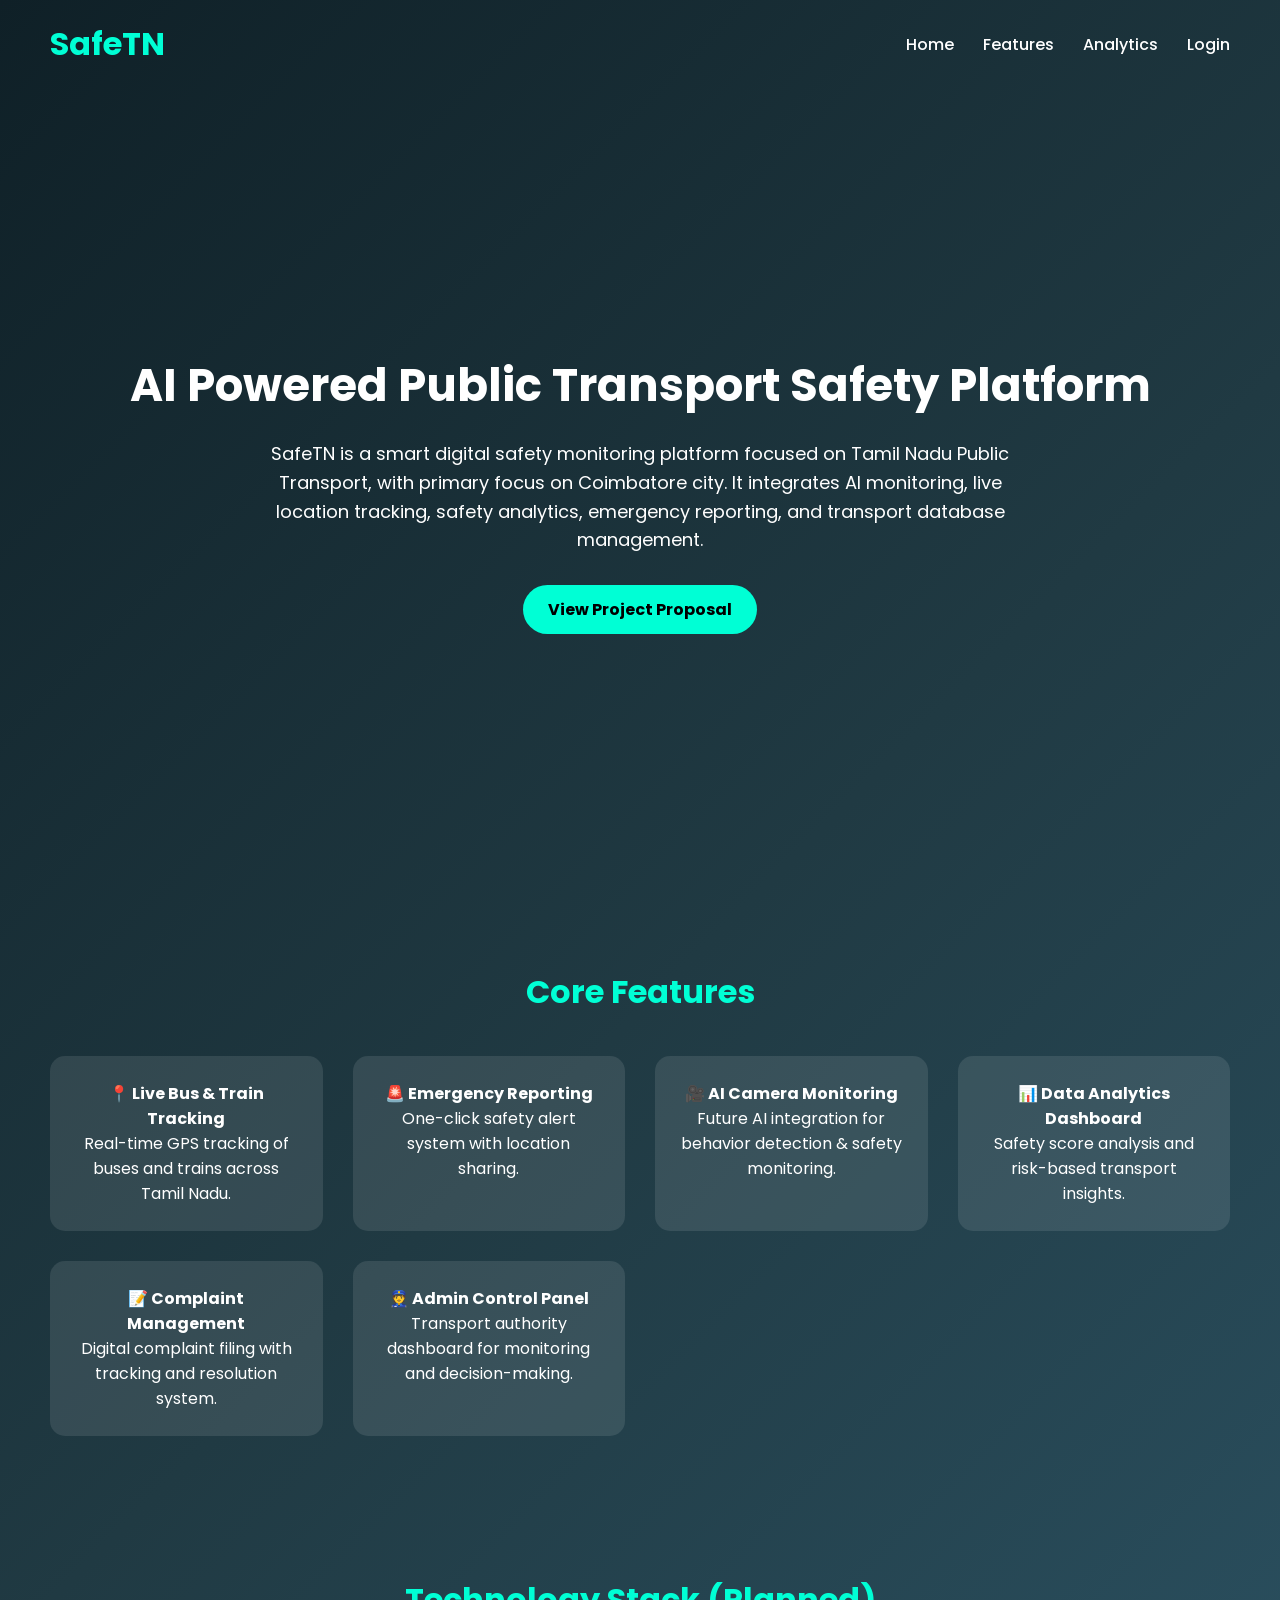
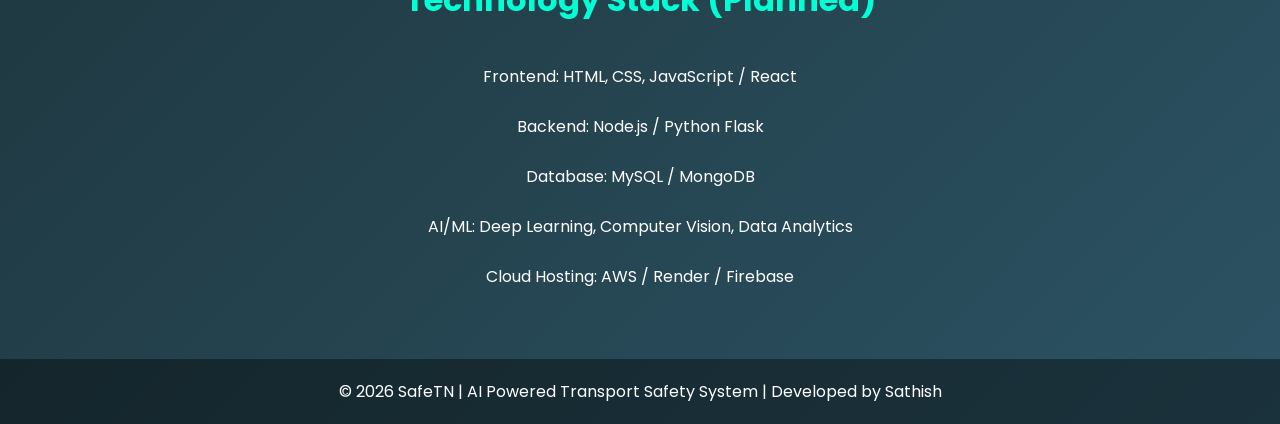
==== index.html @ 8e01ac68 "Initial commit" ====
<!DOCTYPE html>
<html lang="en">
<head>
    <meta charset="UTF-8">
    <title>SafeTN - AI Public Transport Safety</title>
    <meta name="viewport" content="width=device-width, initial-scale=1.0">

    <link href="https://fonts.googleapis.com/css2?family=Poppins:wght@300;500;700&display=swap" rel="stylesheet">

    <style>
        * {
            margin: 0;
            padding: 0;
            box-sizing: border-box;
            font-family: 'Poppins', sans-serif;
        }

        body {
            background: linear-gradient(135deg, #0f2027, #203a43, #2c5364);
            color: white;
        }

        header {
            padding: 20px 50px;
            display: flex;
            justify-content: space-between;
            align-items: center;
        }

        header h1 {
            color: #00ffd5;
        }

        nav a {
            color: white;
            margin-left: 25px;
            text-decoration: none;
            font-weight: 500;
        }

        nav a:hover {
            color: #00ffd5;
        }

        .hero {
            height: 90vh;
            display: flex;
            flex-direction: column;
            justify-content: center;
            align-items: center;
            text-align: center;
            padding: 20px;
        }

        .hero h2 {
            font-size: 45px;
            margin-bottom: 20px;
        }

        .hero p {
            font-size: 18px;
            max-width: 800px;
            line-height: 1.6;
            margin-bottom: 30px;
        }

        .btn {
            padding: 12px 25px;
            background: #00ffd5;
            color: black;
            border-radius: 30px;
            text-decoration: none;
            font-weight: bold;
        }

        .section {
            padding: 70px 50px;
            text-align: center;
        }

        .section h3 {
            margin-bottom: 40px;
            font-size: 32px;
            color: #00ffd5;
        }

        .features {
            display: grid;
            grid-template-columns: repeat(auto-fit, minmax(250px, 1fr));
            gap: 30px;
        }

        .card {
            background: rgba(255,255,255,0.1);
            padding: 25px;
            border-radius: 15px;
            transition: 0.3s;
        }

        .card:hover {
            transform: scale(1.05);
            background: rgba(0,255,213,0.2);
        }

        footer {
            text-align: center;
            padding: 20px;
            background: rgba(0,0,0,0.4);
        }
    </style>
</head>
<body>

<header>
    <h1>SafeTN</h1>
    <nav>
        <a href="#">Home</a>
        <a href="#">Features</a>
        <a href="#">Analytics</a>
        <a href="#">Login</a>
    </nav>
</header>

<section class="hero">
    <h2>AI Powered Public Transport Safety Platform</h2>
    <p>
        SafeTN is a smart digital safety monitoring platform focused on Tamil Nadu Public Transport,
        with primary focus on Coimbatore city. It integrates AI monitoring, live location tracking,
        safety analytics, emergency reporting, and transport database management.
    </p>
    <a href="#" class="btn">View Project Proposal</a>
</section>

<section class="section">
    <h3>Core Features</h3>
    <div class="features">

        <div class="card">
            <h4>📍 Live Bus & Train Tracking</h4>
            <p>Real-time GPS tracking of buses and trains across Tamil Nadu.</p>
        </div>

        <div class="card">
            <h4>🚨 Emergency Reporting</h4>
            <p>One-click safety alert system with location sharing.</p>
        </div>

        <div class="card">
            <h4>🎥 AI Camera Monitoring</h4>
            <p>Future AI integration for behavior detection & safety monitoring.</p>
        </div>

        <div class="card">
            <h4>📊 Data Analytics Dashboard</h4>
            <p>Safety score analysis and risk-based transport insights.</p>
        </div>

        <div class="card">
            <h4>📝 Complaint Management</h4>
            <p>Digital complaint filing with tracking and resolution system.</p>
        </div>

        <div class="card">
            <h4>👮 Admin Control Panel</h4>
            <p>Transport authority dashboard for monitoring and decision-making.</p>
        </div>

    </div>
</section>

<section class="section">
    <h3>Technology Stack (Planned)</h3>
    <p>
        Frontend: HTML, CSS, JavaScript / React <br><br>
        Backend: Node.js / Python Flask <br><br>
        Database: MySQL / MongoDB <br><br>
        AI/ML: Deep Learning, Computer Vision, Data Analytics <br><br>
        Cloud Hosting: AWS / Render / Firebase
    </p>
</section>

<footer>
    © 2026 SafeTN | AI Powered Transport Safety System | Developed by Sathish
</footer>

</body>
</html>
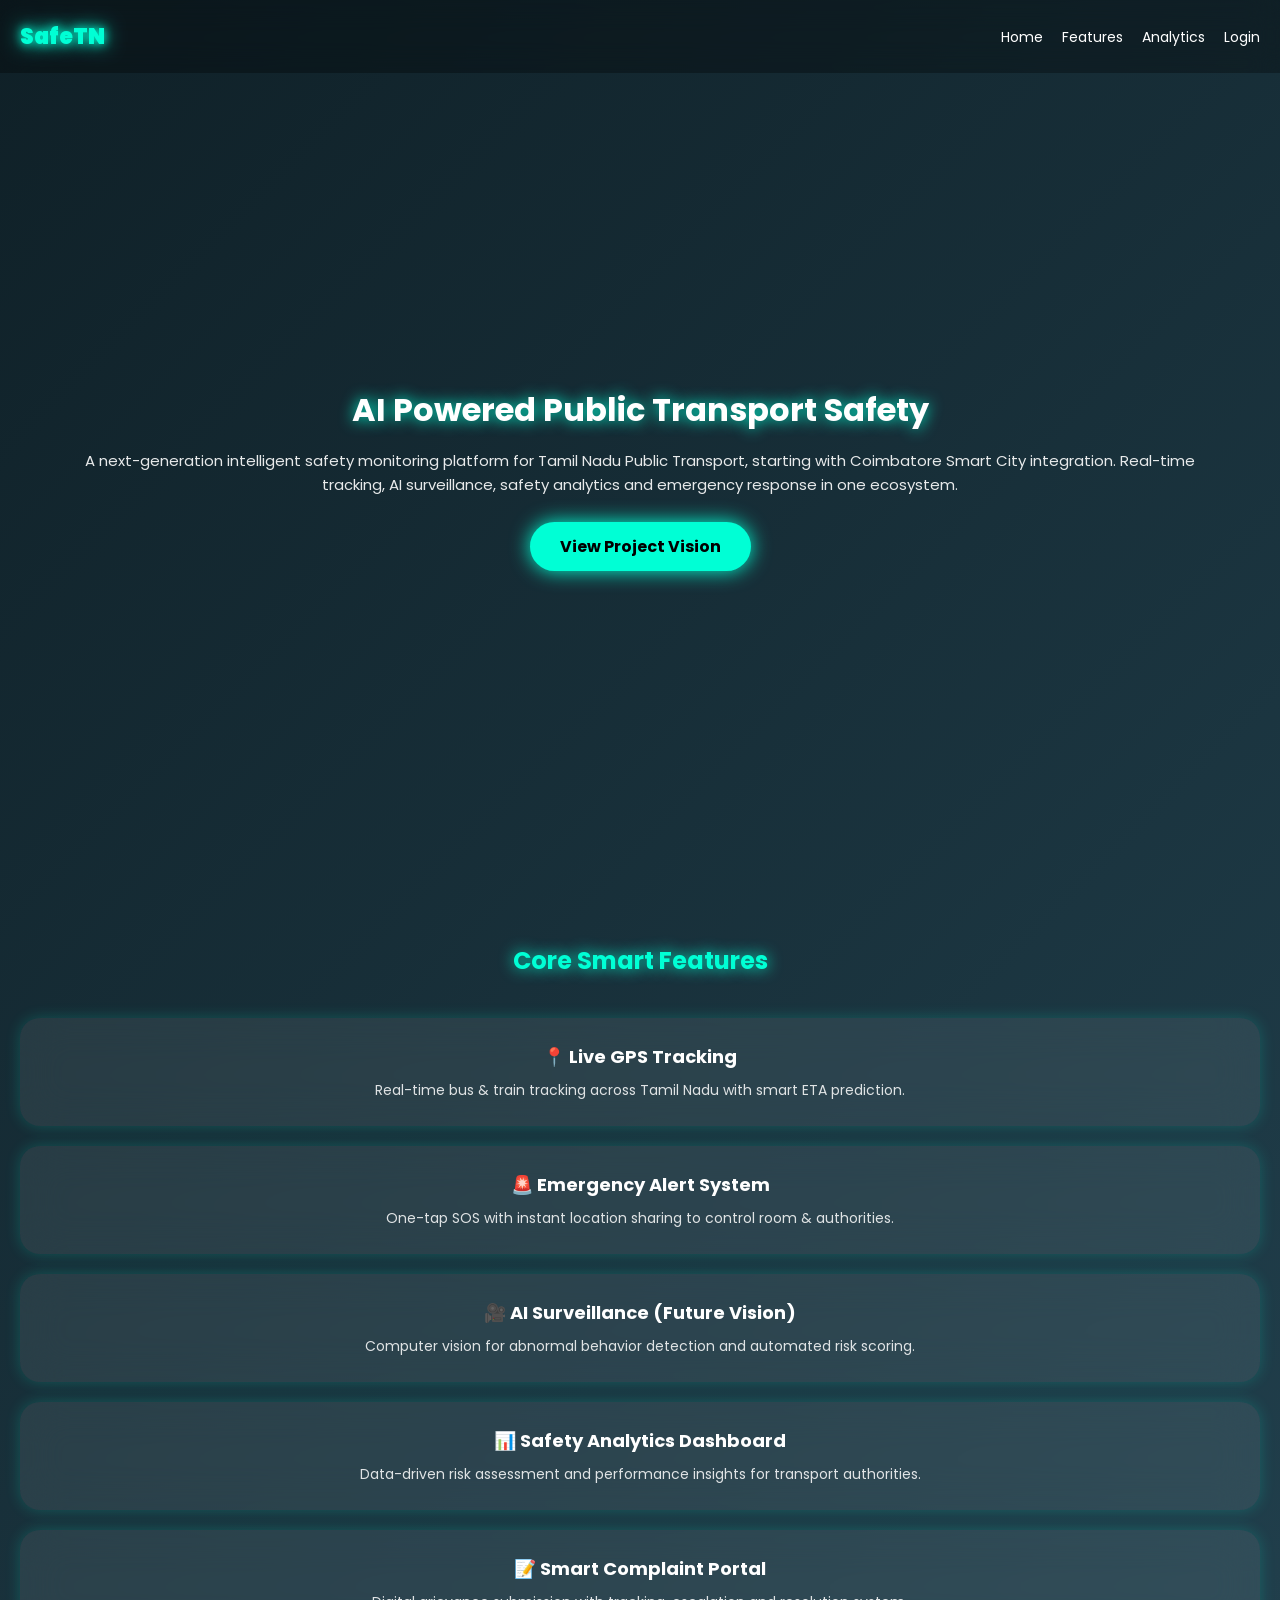
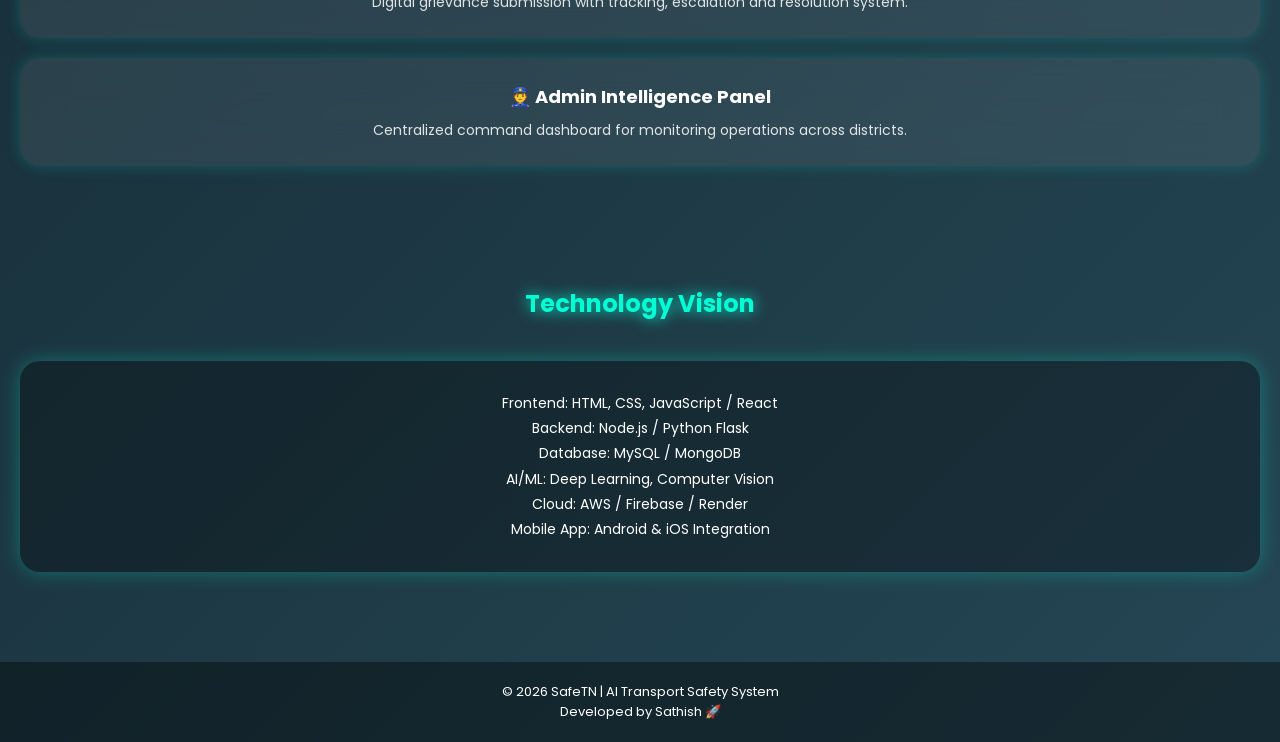
==== commit 38b1fe85: "Update index.html" ====
--- a/index.html
+++ b/index.html
@@ -1,186 +1,264 @@
 <!DOCTYPE html>
 <html lang="en">
 <head>
-    <meta charset="UTF-8">
-    <title>SafeTN - AI Public Transport Safety</title>
-    <meta name="viewport" content="width=device-width, initial-scale=1.0">
-
-    <link href="https://fonts.googleapis.com/css2?family=Poppins:wght@300;500;700&display=swap" rel="stylesheet">
-
-    <style>
-        * {
-            margin: 0;
-            padding: 0;
-            box-sizing: border-box;
-            font-family: 'Poppins', sans-serif;
-        }
-
-        body {
-            background: linear-gradient(135deg, #0f2027, #203a43, #2c5364);
-            color: white;
-        }
-
-        header {
-            padding: 20px 50px;
-            display: flex;
-            justify-content: space-between;
-            align-items: center;
-        }
-
-        header h1 {
-            color: #00ffd5;
-        }
-
-        nav a {
-            color: white;
-            margin-left: 25px;
-            text-decoration: none;
-            font-weight: 500;
-        }
-
-        nav a:hover {
-            color: #00ffd5;
-        }
-
-        .hero {
-            height: 90vh;
-            display: flex;
-            flex-direction: column;
-            justify-content: center;
-            align-items: center;
-            text-align: center;
-            padding: 20px;
-        }
-
-        .hero h2 {
-            font-size: 45px;
-            margin-bottom: 20px;
-        }
-
-        .hero p {
-            font-size: 18px;
-            max-width: 800px;
-            line-height: 1.6;
-            margin-bottom: 30px;
-        }
-
-        .btn {
-            padding: 12px 25px;
-            background: #00ffd5;
-            color: black;
-            border-radius: 30px;
-            text-decoration: none;
-            font-weight: bold;
-        }
-
-        .section {
-            padding: 70px 50px;
-            text-align: center;
-        }
-
-        .section h3 {
-            margin-bottom: 40px;
-            font-size: 32px;
-            color: #00ffd5;
-        }
-
-        .features {
-            display: grid;
-            grid-template-columns: repeat(auto-fit, minmax(250px, 1fr));
-            gap: 30px;
-        }
-
-        .card {
-            background: rgba(255,255,255,0.1);
-            padding: 25px;
-            border-radius: 15px;
-            transition: 0.3s;
-        }
-
-        .card:hover {
-            transform: scale(1.05);
-            background: rgba(0,255,213,0.2);
-        }
-
-        footer {
-            text-align: center;
-            padding: 20px;
-            background: rgba(0,0,0,0.4);
-        }
-    </style>
+<meta charset="UTF-8">
+<title>SafeTN - AI Transport Safety</title>
+<meta name="viewport" content="width=device-width, initial-scale=1.0">
+
+<link href="https://fonts.googleapis.com/css2?family=Poppins:wght@300;500;700;900&display=swap" rel="stylesheet">
+
+<style>
+
+*{
+margin:0;
+padding:0;
+box-sizing:border-box;
+font-family:'Poppins',sans-serif;
+}
+
+body{
+background: linear-gradient(-45deg,#0f2027,#203a43,#2c5364,#0f2027);
+background-size:400% 400%;
+animation: gradientBG 10s ease infinite;
+color:white;
+overflow-x:hidden;
+}
+
+@keyframes gradientBG{
+0%{background-position:0% 50%;}
+50%{background-position:100% 50%;}
+100%{background-position:0% 50%;}
+}
+
+/* HEADER */
+
+header{
+display:flex;
+justify-content:space-between;
+align-items:center;
+padding:20px;
+position:sticky;
+top:0;
+backdrop-filter:blur(15px);
+background:rgba(0,0,0,0.3);
+}
+
+.logo{
+font-size:22px;
+font-weight:900;
+color:#00ffd5;
+text-shadow:0 0 10px #00ffd5,0 0 20px #00ffd5;
+}
+
+nav a{
+text-decoration:none;
+color:white;
+margin-left:15px;
+font-size:14px;
+transition:0.3s;
+}
+
+nav a:hover{
+color:#00ffd5;
+text-shadow:0 0 10px #00ffd5;
+}
+
+/* HERO */
+
+.hero{
+height:90vh;
+display:flex;
+flex-direction:column;
+justify-content:center;
+align-items:center;
+text-align:center;
+padding:20px;
+animation:fadeIn 1.5s ease-in-out;
+}
+
+.hero h1{
+font-size:32px;
+margin-bottom:15px;
+text-shadow:0 0 15px #00ffd5;
+}
+
+.hero p{
+font-size:15px;
+max-width:90%;
+line-height:1.6;
+opacity:0.9;
+margin-bottom:25px;
+}
+
+.btn{
+padding:12px 30px;
+border-radius:50px;
+background:#00ffd5;
+color:black;
+font-weight:bold;
+text-decoration:none;
+transition:0.3s;
+box-shadow:0 0 20px #00ffd5;
+}
+
+.btn:hover{
+transform:scale(1.1);
+box-shadow:0 0 40px #00ffd5;
+}
+
+/* SECTION */
+
+.section{
+padding:60px 20px;
+text-align:center;
+}
+
+.section h2{
+font-size:24px;
+margin-bottom:40px;
+color:#00ffd5;
+text-shadow:0 0 15px #00ffd5;
+}
+
+/* FEATURES */
+
+.features{
+display:grid;
+grid-template-columns:1fr;
+gap:20px;
+}
+
+.card{
+background:rgba(255,255,255,0.08);
+padding:25px;
+border-radius:20px;
+backdrop-filter:blur(20px);
+transition:0.4s;
+box-shadow:0 0 15px rgba(0,255,213,0.2);
+}
+
+.card:hover{
+transform:translateY(-10px);
+box-shadow:0 0 25px #00ffd5;
+background:rgba(0,255,213,0.15);
+}
+
+.card h3{
+margin-bottom:10px;
+font-size:18px;
+}
+
+.card p{
+font-size:14px;
+opacity:0.85;
+}
+
+/* TECH STACK */
+
+.tech{
+background:rgba(0,0,0,0.3);
+padding:30px;
+border-radius:20px;
+box-shadow:0 0 20px rgba(0,255,213,0.3);
+line-height:1.8;
+font-size:14px;
+}
+
+/* FOOTER */
+
+footer{
+text-align:center;
+padding:20px;
+font-size:13px;
+background:rgba(0,0,0,0.4);
+margin-top:30px;
+}
+
+/* ANIMATION */
+
+@keyframes fadeIn{
+from{opacity:0;transform:translateY(20px);}
+to{opacity:1;transform:translateY(0);}
+}
+
+</style>
 </head>
+
 <body>
 
 <header>
-    <h1>SafeTN</h1>
-    <nav>
-        <a href="#">Home</a>
-        <a href="#">Features</a>
-        <a href="#">Analytics</a>
-        <a href="#">Login</a>
-    </nav>
+<div class="logo">SafeTN</div>
+<nav>
+<a href="#">Home</a>
+<a href="#">Features</a>
+<a href="#">Analytics</a>
+<a href="#">Login</a>
+</nav>
 </header>
 
 <section class="hero">
-    <h2>AI Powered Public Transport Safety Platform</h2>
-    <p>
-        SafeTN is a smart digital safety monitoring platform focused on Tamil Nadu Public Transport,
-        with primary focus on Coimbatore city. It integrates AI monitoring, live location tracking,
-        safety analytics, emergency reporting, and transport database management.
-    </p>
-    <a href="#" class="btn">View Project Proposal</a>
+<h1>AI Powered Public Transport Safety</h1>
+<p>
+A next-generation intelligent safety monitoring platform for Tamil Nadu Public Transport,
+starting with Coimbatore Smart City integration.
+Real-time tracking, AI surveillance, safety analytics and emergency response in one ecosystem.
+</p>
+<a href="#" class="btn">View Project Vision</a>
 </section>
 
 <section class="section">
-    <h3>Core Features</h3>
-    <div class="features">
-
-        <div class="card">
-            <h4>📍 Live Bus & Train Tracking</h4>
-            <p>Real-time GPS tracking of buses and trains across Tamil Nadu.</p>
-        </div>
-
-        <div class="card">
-            <h4>🚨 Emergency Reporting</h4>
-            <p>One-click safety alert system with location sharing.</p>
-        </div>
-
-        <div class="card">
-            <h4>🎥 AI Camera Monitoring</h4>
-            <p>Future AI integration for behavior detection & safety monitoring.</p>
-        </div>
-
-        <div class="card">
-            <h4>📊 Data Analytics Dashboard</h4>
-            <p>Safety score analysis and risk-based transport insights.</p>
-        </div>
-
-        <div class="card">
-            <h4>📝 Complaint Management</h4>
-            <p>Digital complaint filing with tracking and resolution system.</p>
-        </div>
-
-        <div class="card">
-            <h4>👮 Admin Control Panel</h4>
-            <p>Transport authority dashboard for monitoring and decision-making.</p>
-        </div>
-
-    </div>
+<h2>Core Smart Features</h2>
+
+<div class="features">
+
+<div class="card">
+<h3>📍 Live GPS Tracking</h3>
+<p>Real-time bus & train tracking across Tamil Nadu with smart ETA prediction.</p>
+</div>
+
+<div class="card">
+<h3>🚨 Emergency Alert System</h3>
+<p>One-tap SOS with instant location sharing to control room & authorities.</p>
+</div>
+
+<div class="card">
+<h3>🎥 AI Surveillance (Future Vision)</h3>
+<p>Computer vision for abnormal behavior detection and automated risk scoring.</p>
+</div>
+
+<div class="card">
+<h3>📊 Safety Analytics Dashboard</h3>
+<p>Data-driven risk assessment and performance insights for transport authorities.</p>
+</div>
+
+<div class="card">
+<h3>📝 Smart Complaint Portal</h3>
+<p>Digital grievance submission with tracking, escalation and resolution system.</p>
+</div>
+
+<div class="card">
+<h3>👮 Admin Intelligence Panel</h3>
+<p>Centralized command dashboard for monitoring operations across districts.</p>
+</div>
+
+</div>
 </section>
 
 <section class="section">
-    <h3>Technology Stack (Planned)</h3>
-    <p>
-        Frontend: HTML, CSS, JavaScript / React <br><br>
-        Backend: Node.js / Python Flask <br><br>
-        Database: MySQL / MongoDB <br><br>
-        AI/ML: Deep Learning, Computer Vision, Data Analytics <br><br>
-        Cloud Hosting: AWS / Render / Firebase
-    </p>
+<h2>Technology Vision</h2>
+<div class="tech">
+Frontend: HTML, CSS, JavaScript / React <br>
+Backend: Node.js / Python Flask <br>
+Database: MySQL / MongoDB <br>
+AI/ML: Deep Learning, Computer Vision <br>
+Cloud: AWS / Firebase / Render <br>
+Mobile App: Android & iOS Integration
+</div>
 </section>
 
 <footer>
-    © 2026 SafeTN | AI Powered Transport Safety System | Developed by Sathish
+© 2026 SafeTN | AI Transport Safety System <br>
+Developed by Sathish 🚀
 </footer>
 
 </body>
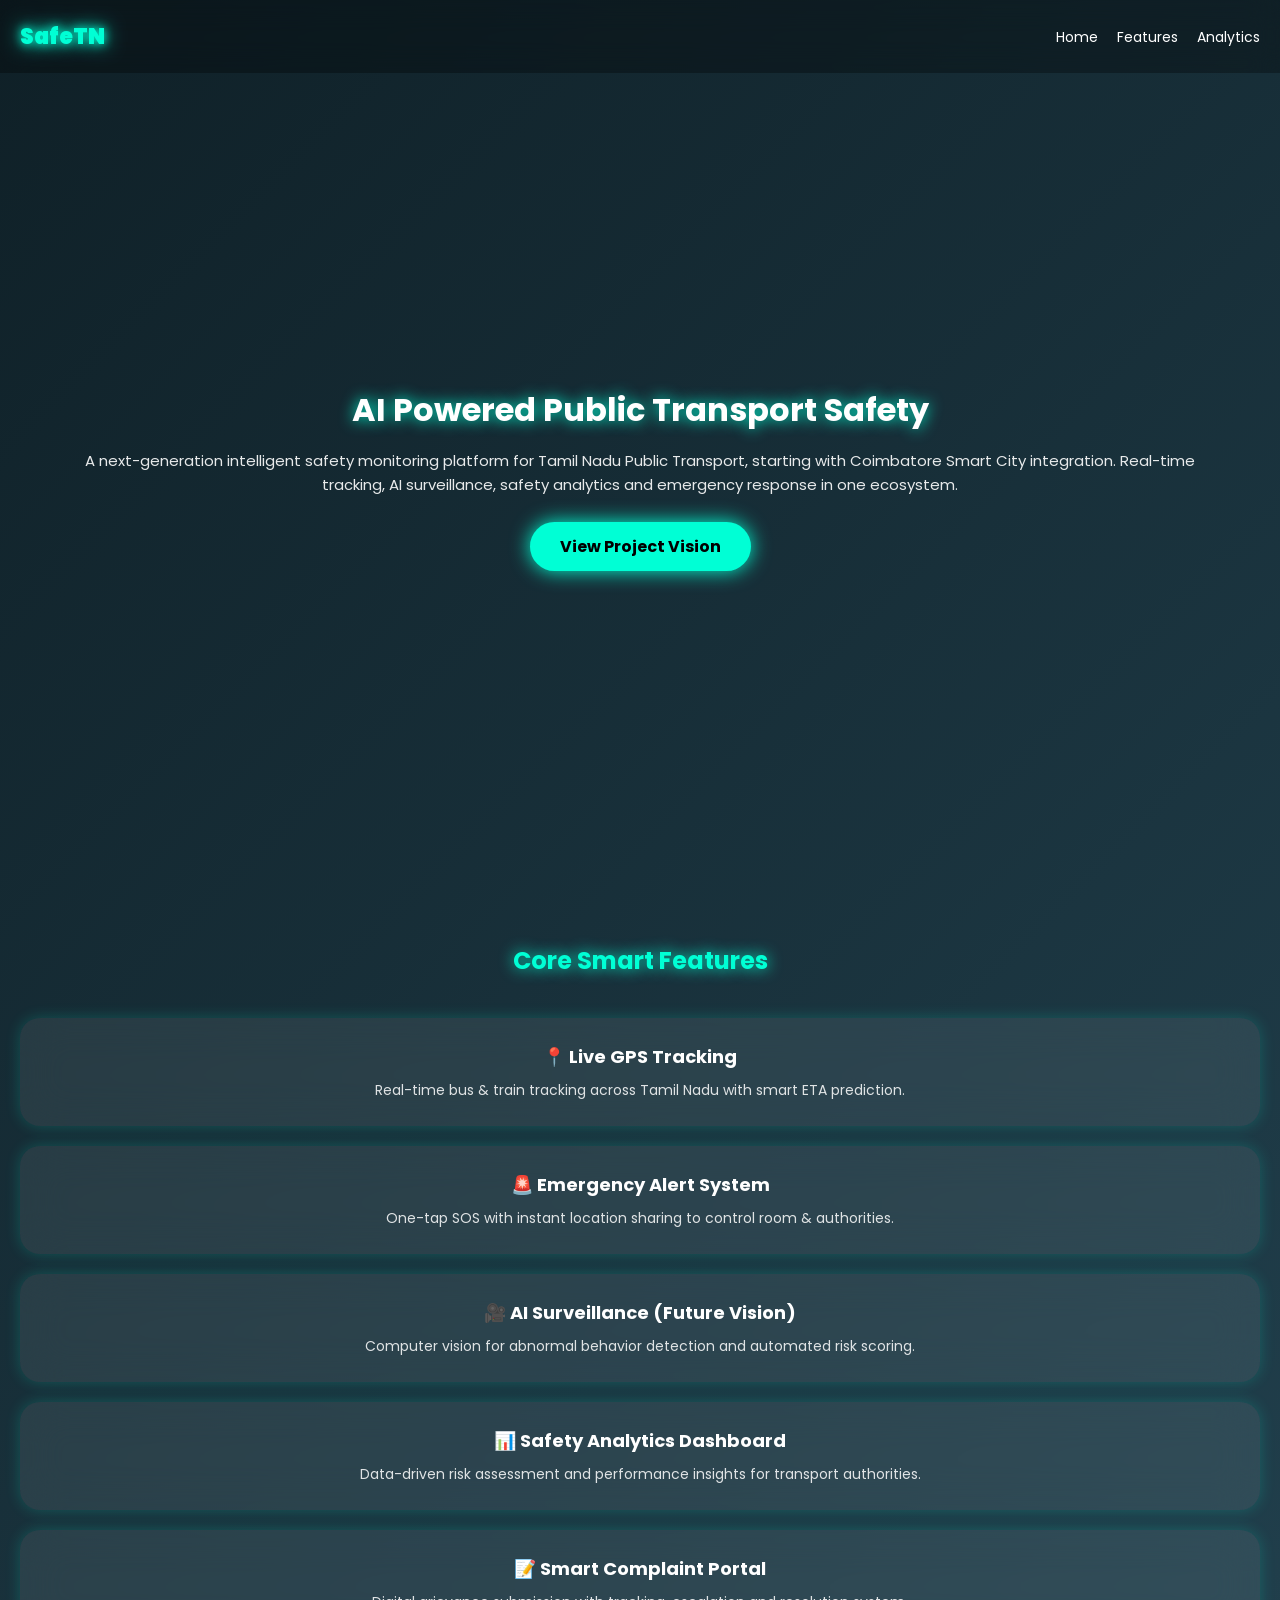
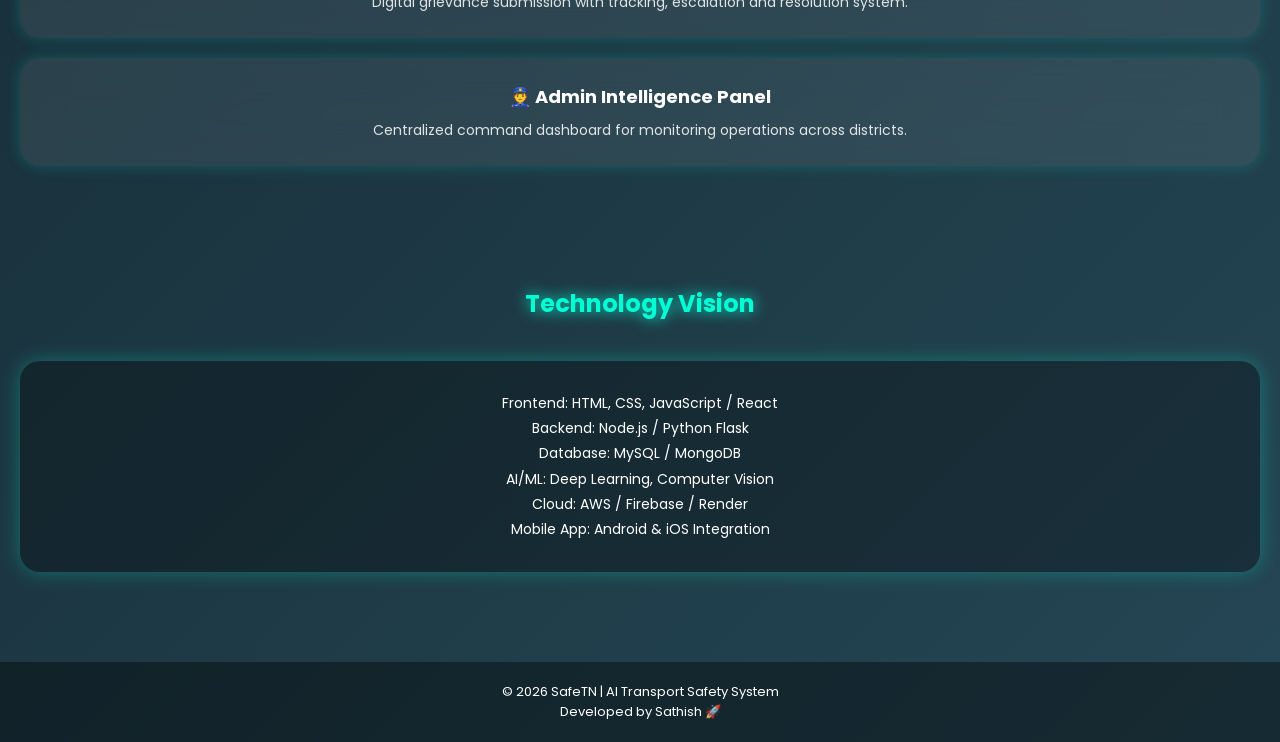
==== commit f916bbf8: "Update index.html" ====
--- a/index.html
+++ b/index.html
@@ -192,7 +192,6 @@
 <a href="#">Home</a>
 <a href="#">Features</a>
 <a href="#">Analytics</a>
-<a href="#">Login</a>
 </nav>
 </header>
 
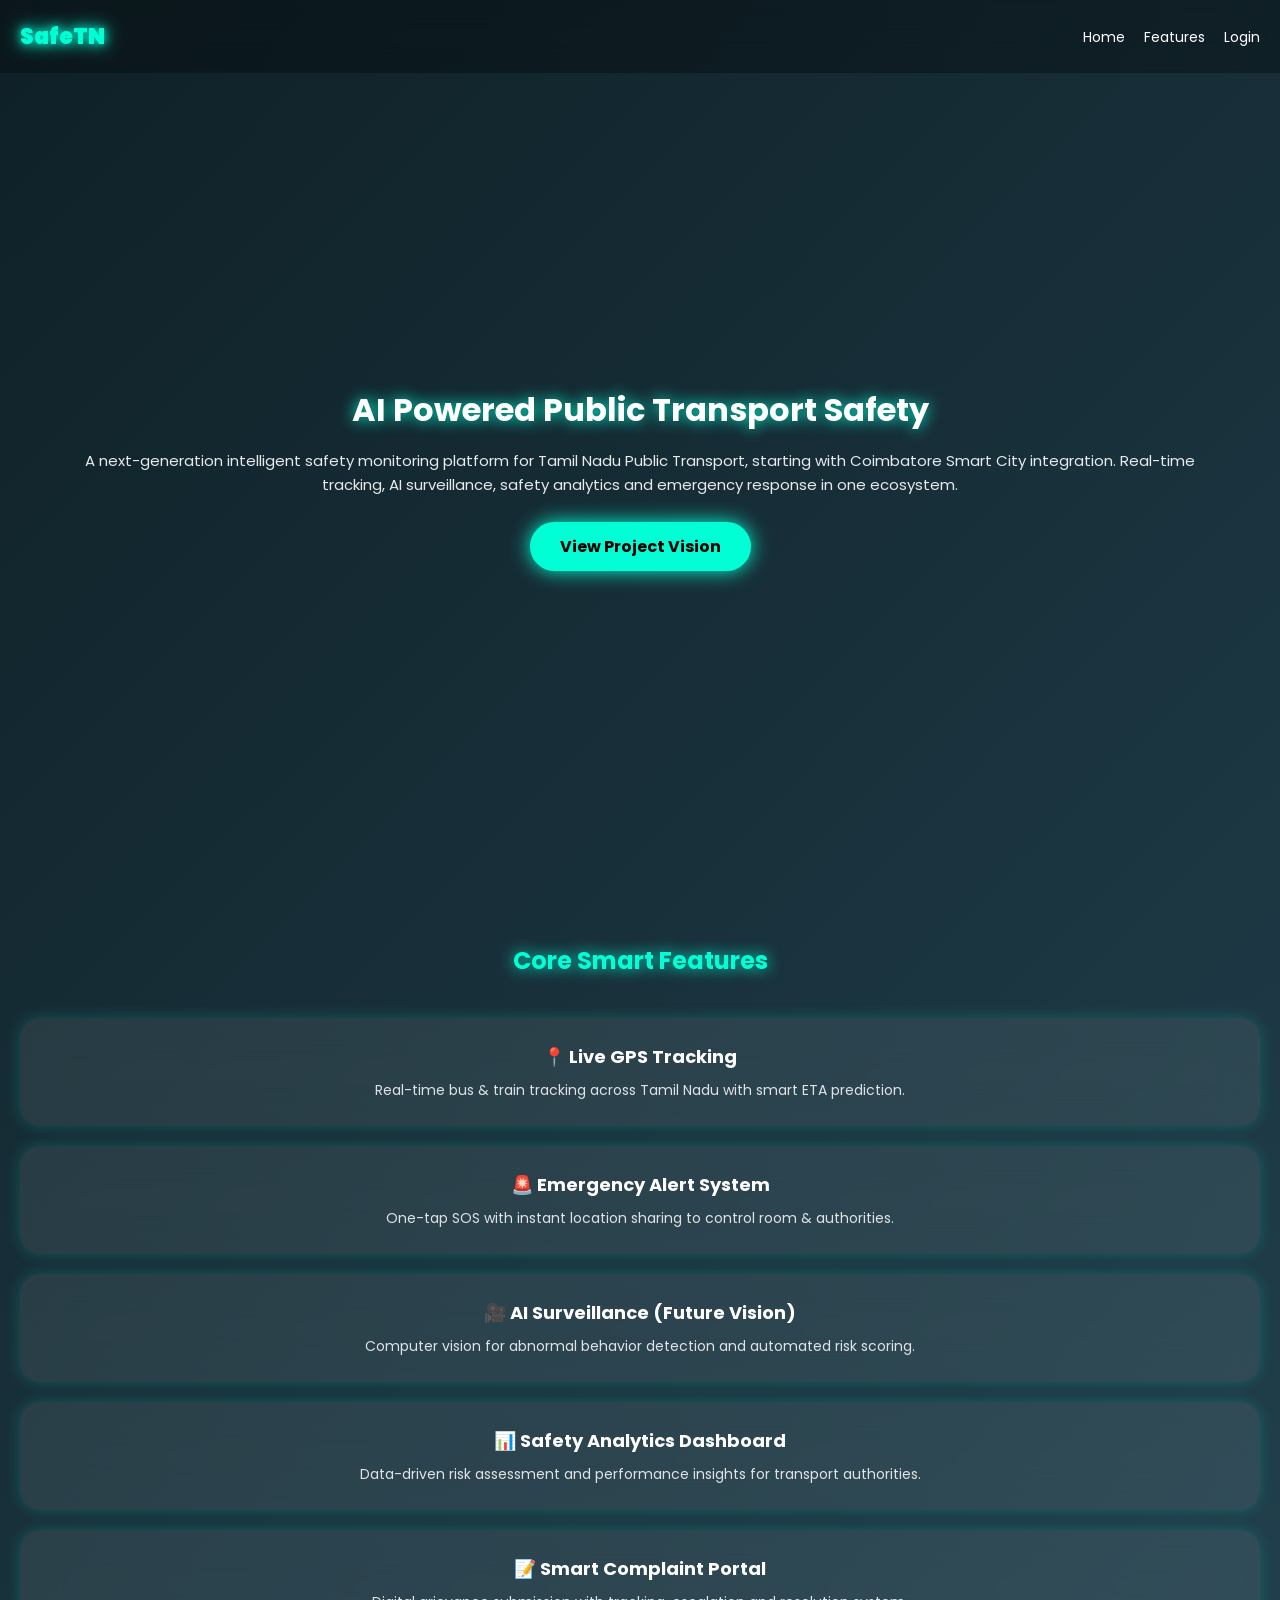
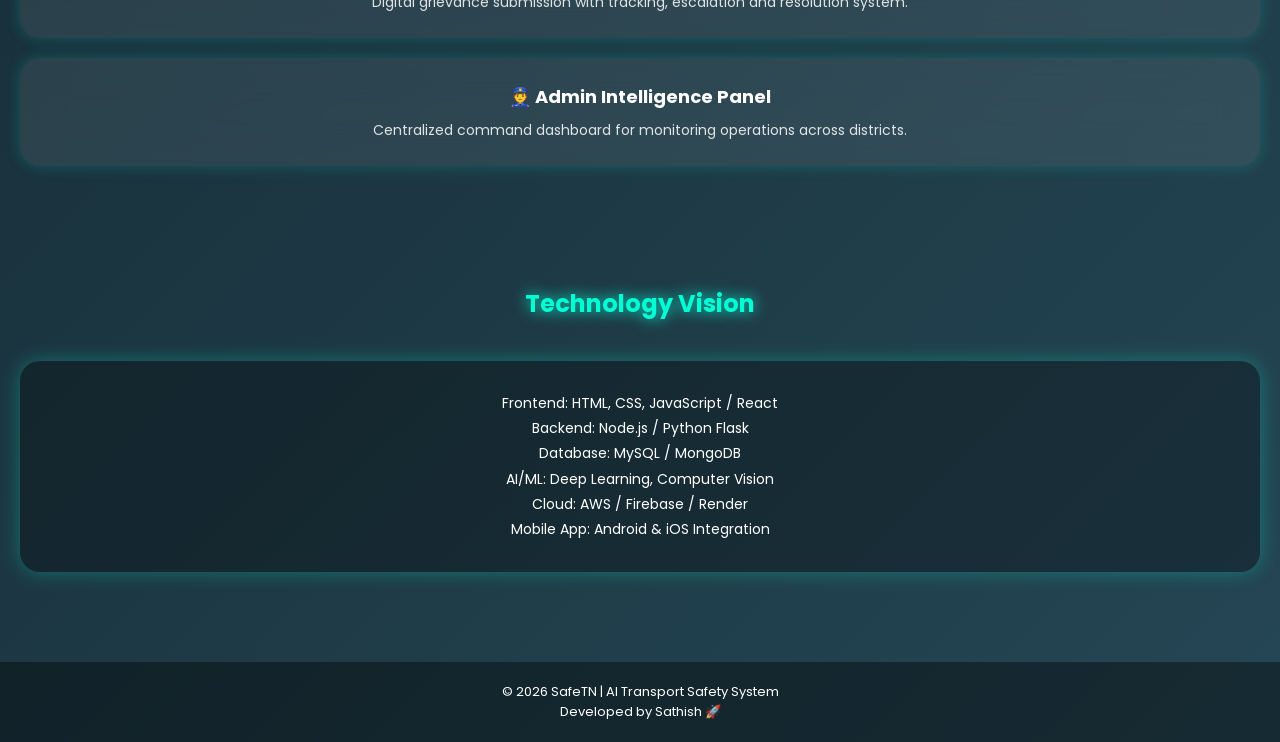
==== commit 54df2aaf: "Update index.html" ====
--- a/index.html
+++ b/index.html
@@ -191,7 +191,7 @@
 <nav>
 <a href="#">Home</a>
 <a href="#">Features</a>
-<a href="#">Analytics</a>
+<a href="#">Login</a>
 </nav>
 </header>
 
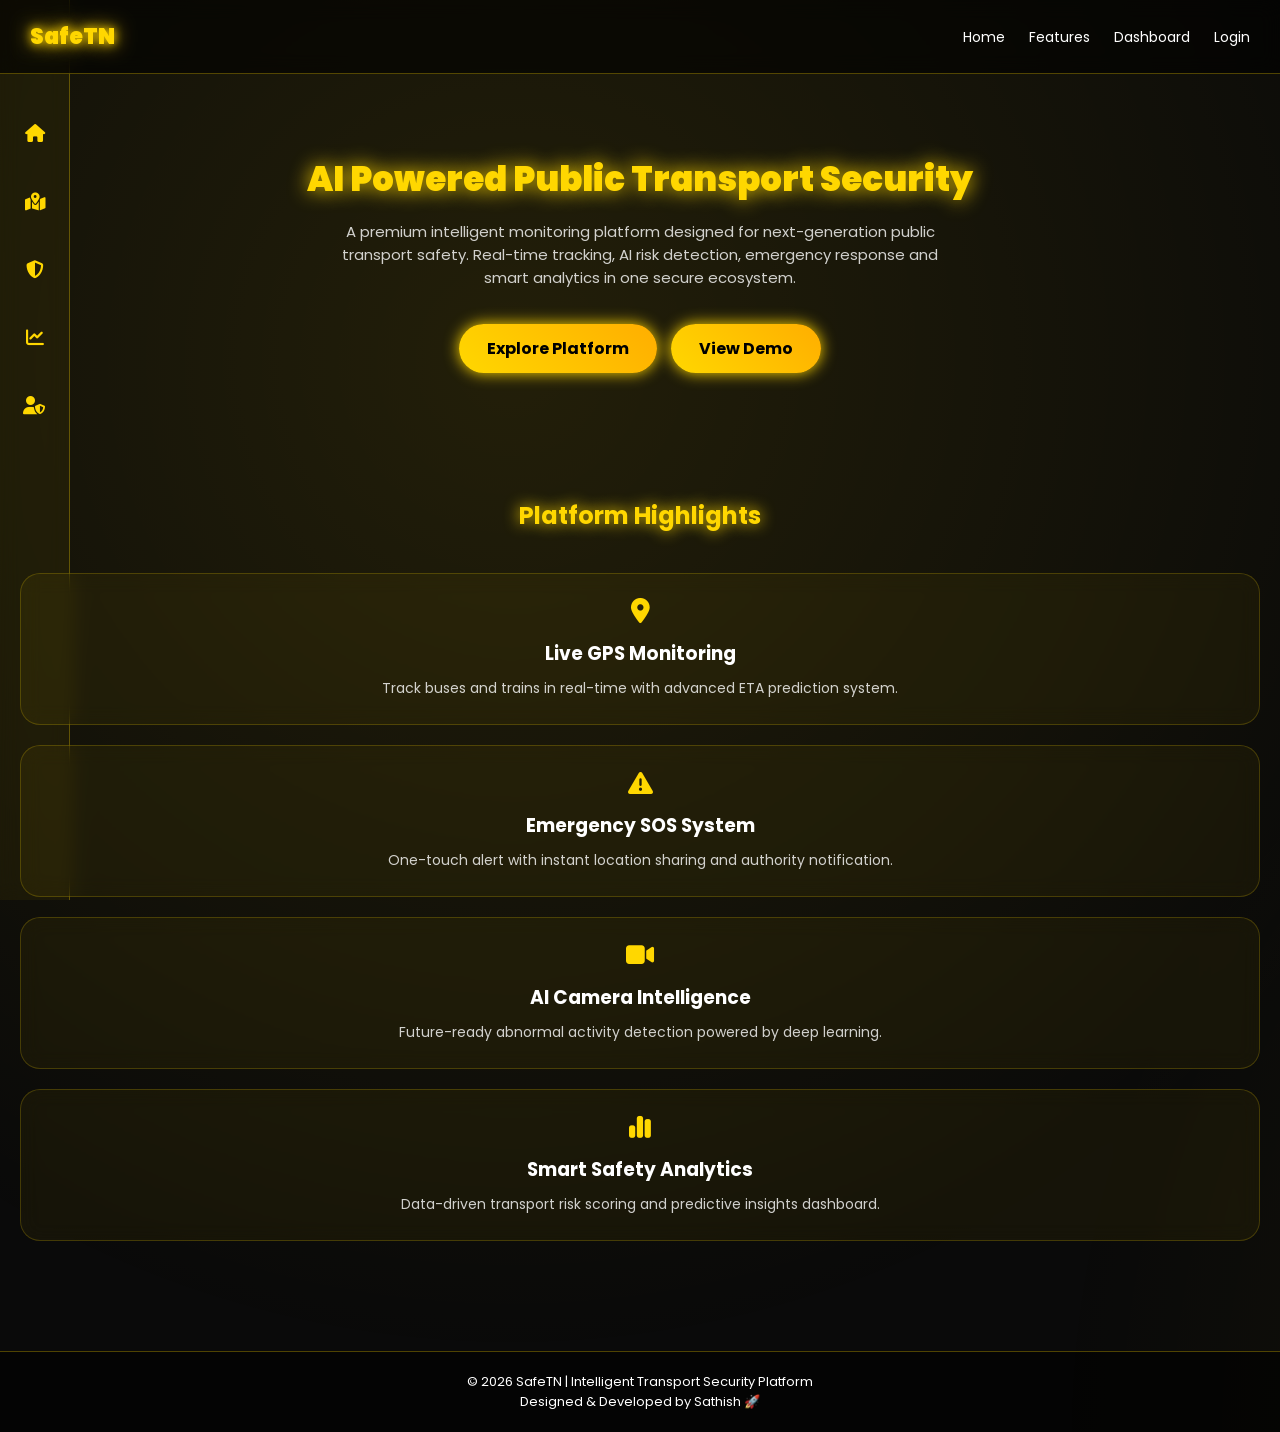
==== commit 6abab665: "Update index.html" ====
--- a/index.html
+++ b/index.html
@@ -2,12 +2,15 @@
 <html lang="en">
 <head>
 <meta charset="UTF-8">
-<title>SafeTN - AI Transport Safety</title>
 <meta name="viewport" content="width=device-width, initial-scale=1.0">
+<title>SafeTN - AI Transport Security</title>
 
 <link href="https://fonts.googleapis.com/css2?family=Poppins:wght@300;500;700;900&display=swap" rel="stylesheet">
+<link href="https://cdnjs.cloudflare.com/ajax/libs/font-awesome/6.5.1/css/all.min.css" rel="stylesheet">
 
 <style>
+
+/* ===== GLOBAL ===== */
 
 *{
 margin:0;
@@ -17,96 +20,137 @@
 }
 
 body{
-background: linear-gradient(-45deg,#0f2027,#203a43,#2c5364,#0f2027);
-background-size:400% 400%;
-animation: gradientBG 10s ease infinite;
+background:#0a0a0a;
 color:white;
 overflow-x:hidden;
 }
 
-@keyframes gradientBG{
-0%{background-position:0% 50%;}
-50%{background-position:100% 50%;}
-100%{background-position:0% 50%;}
-}
-
-/* HEADER */
+/* GOLD ANIMATION BACKGROUND */
+
+body::before{
+content:"";
+position:fixed;
+width:200%;
+height:200%;
+background: radial-gradient(circle at 20% 20%, rgba(255,215,0,0.1), transparent 40%),
+radial-gradient(circle at 80% 80%, rgba(255,215,0,0.08), transparent 40%);
+animation: moveBg 10s linear infinite alternate;
+z-index:-1;
+}
+
+@keyframes moveBg{
+0%{transform:translate(0,0);}
+100%{transform:translate(-10%, -10%);}
+}
+
+/* ===== NAVBAR ===== */
 
 header{
 display:flex;
 justify-content:space-between;
 align-items:center;
-padding:20px;
+padding:20px 30px;
+background:rgba(0,0,0,0.6);
+backdrop-filter:blur(10px);
 position:sticky;
 top:0;
-backdrop-filter:blur(15px);
-background:rgba(0,0,0,0.3);
+z-index:100;
+border-bottom:1px solid rgba(255,215,0,0.3);
 }
 
 .logo{
 font-size:22px;
 font-weight:900;
-color:#00ffd5;
-text-shadow:0 0 10px #00ffd5,0 0 20px #00ffd5;
+color:gold;
+text-shadow:0 0 10px gold, 0 0 20px #ffcc00;
 }
 
 nav a{
+color:white;
 text-decoration:none;
-color:white;
-margin-left:15px;
+margin-left:20px;
 font-size:14px;
 transition:0.3s;
 }
 
 nav a:hover{
-color:#00ffd5;
-text-shadow:0 0 10px #00ffd5;
-}
-
-/* HERO */
+color:gold;
+text-shadow:0 0 10px gold;
+}
+
+/* ===== HERO ===== */
 
 .hero{
-height:90vh;
+padding:80px 20px 60px;
+text-align:center;
+animation:fadeIn 1.5s ease-in-out;
+}
+
+.hero h1{
+font-size:34px;
+font-weight:900;
+color:gold;
+text-shadow:0 0 20px gold;
+margin-bottom:15px;
+}
+
+.hero p{
+font-size:15px;
+max-width:600px;
+margin:auto;
+opacity:0.8;
+margin-bottom:30px;
+}
+
+.btn{
+padding:12px 28px;
+border-radius:40px;
+background:linear-gradient(45deg,#ffd700,#ffae00);
+color:black;
+font-weight:700;
+text-decoration:none;
+margin:5px;
+display:inline-block;
+transition:0.3s;
+box-shadow:0 0 15px gold;
+}
+
+.btn:hover{
+transform:scale(1.1);
+box-shadow:0 0 30px gold;
+}
+
+/* ===== SIDEBAR ===== */
+
+.sidebar{
+position:fixed;
+left:0;
+top:0;
+height:100%;
+width:70px;
+background:rgba(255,215,0,0.05);
+backdrop-filter:blur(10px);
 display:flex;
 flex-direction:column;
-justify-content:center;
 align-items:center;
-text-align:center;
-padding:20px;
-animation:fadeIn 1.5s ease-in-out;
-}
-
-.hero h1{
-font-size:32px;
-margin-bottom:15px;
-text-shadow:0 0 15px #00ffd5;
-}
-
-.hero p{
-font-size:15px;
-max-width:90%;
-line-height:1.6;
-opacity:0.9;
-margin-bottom:25px;
-}
-
-.btn{
-padding:12px 30px;
-border-radius:50px;
-background:#00ffd5;
-color:black;
-font-weight:bold;
-text-decoration:none;
+padding-top:100px;
+border-right:1px solid rgba(255,215,0,0.3);
+}
+
+.sidebar i{
+color:gold;
+margin:25px 0;
+font-size:18px;
+cursor:pointer;
 transition:0.3s;
-box-shadow:0 0 20px #00ffd5;
-}
-
-.btn:hover{
-transform:scale(1.1);
-box-shadow:0 0 40px #00ffd5;
-}
-
-/* SECTION */
+}
+
+.sidebar i:hover{
+transform:scale(1.2);
+text-shadow:0 0 10px gold;
+}
+
+/* ===== FEATURES ===== */
 
 .section{
 padding:60px 20px;
@@ -114,13 +158,10 @@
 }
 
 .section h2{
-font-size:24px;
+color:gold;
 margin-bottom:40px;
-color:#00ffd5;
-text-shadow:0 0 15px #00ffd5;
-}
-
-/* FEATURES */
+text-shadow:0 0 15px gold;
+}
 
 .features{
 display:grid;
@@ -129,135 +170,123 @@
 }
 
 .card{
-background:rgba(255,255,255,0.08);
+background:rgba(255,215,0,0.05);
 padding:25px;
 border-radius:20px;
-backdrop-filter:blur(20px);
+backdrop-filter:blur(10px);
 transition:0.4s;
-box-shadow:0 0 15px rgba(0,255,213,0.2);
+border:1px solid rgba(255,215,0,0.2);
 }
 
 .card:hover{
 transform:translateY(-10px);
-box-shadow:0 0 25px #00ffd5;
-background:rgba(0,255,213,0.15);
+box-shadow:0 0 25px gold;
+background:rgba(255,215,0,0.1);
+}
+
+.card i{
+font-size:25px;
+color:gold;
+margin-bottom:15px;
 }
 
 .card h3{
 margin-bottom:10px;
-font-size:18px;
 }
 
 .card p{
 font-size:14px;
-opacity:0.85;
-}
-
-/* TECH STACK */
-
-.tech{
-background:rgba(0,0,0,0.3);
-padding:30px;
-border-radius:20px;
-box-shadow:0 0 20px rgba(0,255,213,0.3);
-line-height:1.8;
-font-size:14px;
-}
-
-/* FOOTER */
+opacity:0.8;
+}
+
+/* ===== FOOTER ===== */
 
 footer{
 text-align:center;
 padding:20px;
 font-size:13px;
-background:rgba(0,0,0,0.4);
-margin-top:30px;
-}
-
-/* ANIMATION */
+background:rgba(0,0,0,0.6);
+border-top:1px solid rgba(255,215,0,0.3);
+margin-top:50px;
+}
+
+/* ===== ANIMATION ===== */
 
 @keyframes fadeIn{
-from{opacity:0;transform:translateY(20px);}
-to{opacity:1;transform:translateY(0);}
+from{opacity:0; transform:translateY(20px);}
+to{opacity:1; transform:translateY(0);}
 }
 
 </style>
 </head>
 
 <body>
+
+<div class="sidebar">
+<i class="fas fa-home"></i>
+<i class="fas fa-map-location-dot"></i>
+<i class="fas fa-shield-halved"></i>
+<i class="fas fa-chart-line"></i>
+<i class="fas fa-user-shield"></i>
+</div>
 
 <header>
 <div class="logo">SafeTN</div>
 <nav>
 <a href="#">Home</a>
 <a href="#">Features</a>
+<a href="#">Dashboard</a>
 <a href="#">Login</a>
 </nav>
 </header>
 
 <section class="hero">
-<h1>AI Powered Public Transport Safety</h1>
+<h1>AI Powered Public Transport Security</h1>
 <p>
-A next-generation intelligent safety monitoring platform for Tamil Nadu Public Transport,
-starting with Coimbatore Smart City integration.
-Real-time tracking, AI surveillance, safety analytics and emergency response in one ecosystem.
+A premium intelligent monitoring platform designed for next-generation public transport safety. 
+Real-time tracking, AI risk detection, emergency response and smart analytics in one secure ecosystem.
 </p>
-<a href="#" class="btn">View Project Vision</a>
+
+<a href="#" class="btn">Explore Platform</a>
+<a href="#" class="btn">View Demo</a>
 </section>
 
 <section class="section">
-<h2>Core Smart Features</h2>
+<h2>Platform Highlights</h2>
 
 <div class="features">
 
 <div class="card">
-<h3>📍 Live GPS Tracking</h3>
-<p>Real-time bus & train tracking across Tamil Nadu with smart ETA prediction.</p>
-</div>
-
-<div class="card">
-<h3>🚨 Emergency Alert System</h3>
-<p>One-tap SOS with instant location sharing to control room & authorities.</p>
-</div>
-
-<div class="card">
-<h3>🎥 AI Surveillance (Future Vision)</h3>
-<p>Computer vision for abnormal behavior detection and automated risk scoring.</p>
-</div>
-
-<div class="card">
-<h3>📊 Safety Analytics Dashboard</h3>
-<p>Data-driven risk assessment and performance insights for transport authorities.</p>
-</div>
-
-<div class="card">
-<h3>📝 Smart Complaint Portal</h3>
-<p>Digital grievance submission with tracking, escalation and resolution system.</p>
-</div>
-
-<div class="card">
-<h3>👮 Admin Intelligence Panel</h3>
-<p>Centralized command dashboard for monitoring operations across districts.</p>
-</div>
-
-</div>
+<i class="fas fa-location-dot"></i>
+<h3>Live GPS Monitoring</h3>
+<p>Track buses and trains in real-time with advanced ETA prediction system.</p>
+</div>
+
+<div class="card">
+<i class="fas fa-triangle-exclamation"></i>
+<h3>Emergency SOS System</h3>
+<p>One-touch alert with instant location sharing and authority notification.</p>
+</div>
+
+<div class="card">
+<i class="fas fa-video"></i>
+<h3>AI Camera Intelligence</h3>
+<p>Future-ready abnormal activity detection powered by deep learning.</p>
+</div>
+
+<div class="card">
+<i class="fas fa-chart-simple"></i>
+<h3>Smart Safety Analytics</h3>
+<p>Data-driven transport risk scoring and predictive insights dashboard.</p>
+</div>
+
+</div>
+
 </section>
 
-<section class="section">
-<h2>Technology Vision</h2>
-<div class="tech">
-Frontend: HTML, CSS, JavaScript / React <br>
-Backend: Node.js / Python Flask <br>
-Database: MySQL / MongoDB <br>
-AI/ML: Deep Learning, Computer Vision <br>
-Cloud: AWS / Firebase / Render <br>
-Mobile App: Android & iOS Integration
-</div>
-</section>
-
 <footer>
-© 2026 SafeTN | AI Transport Safety System <br>
-Developed by Sathish 🚀
+© 2026 SafeTN | Intelligent Transport Security Platform <br>
+Designed & Developed by Sathish 🚀
 </footer>
 
 </body>
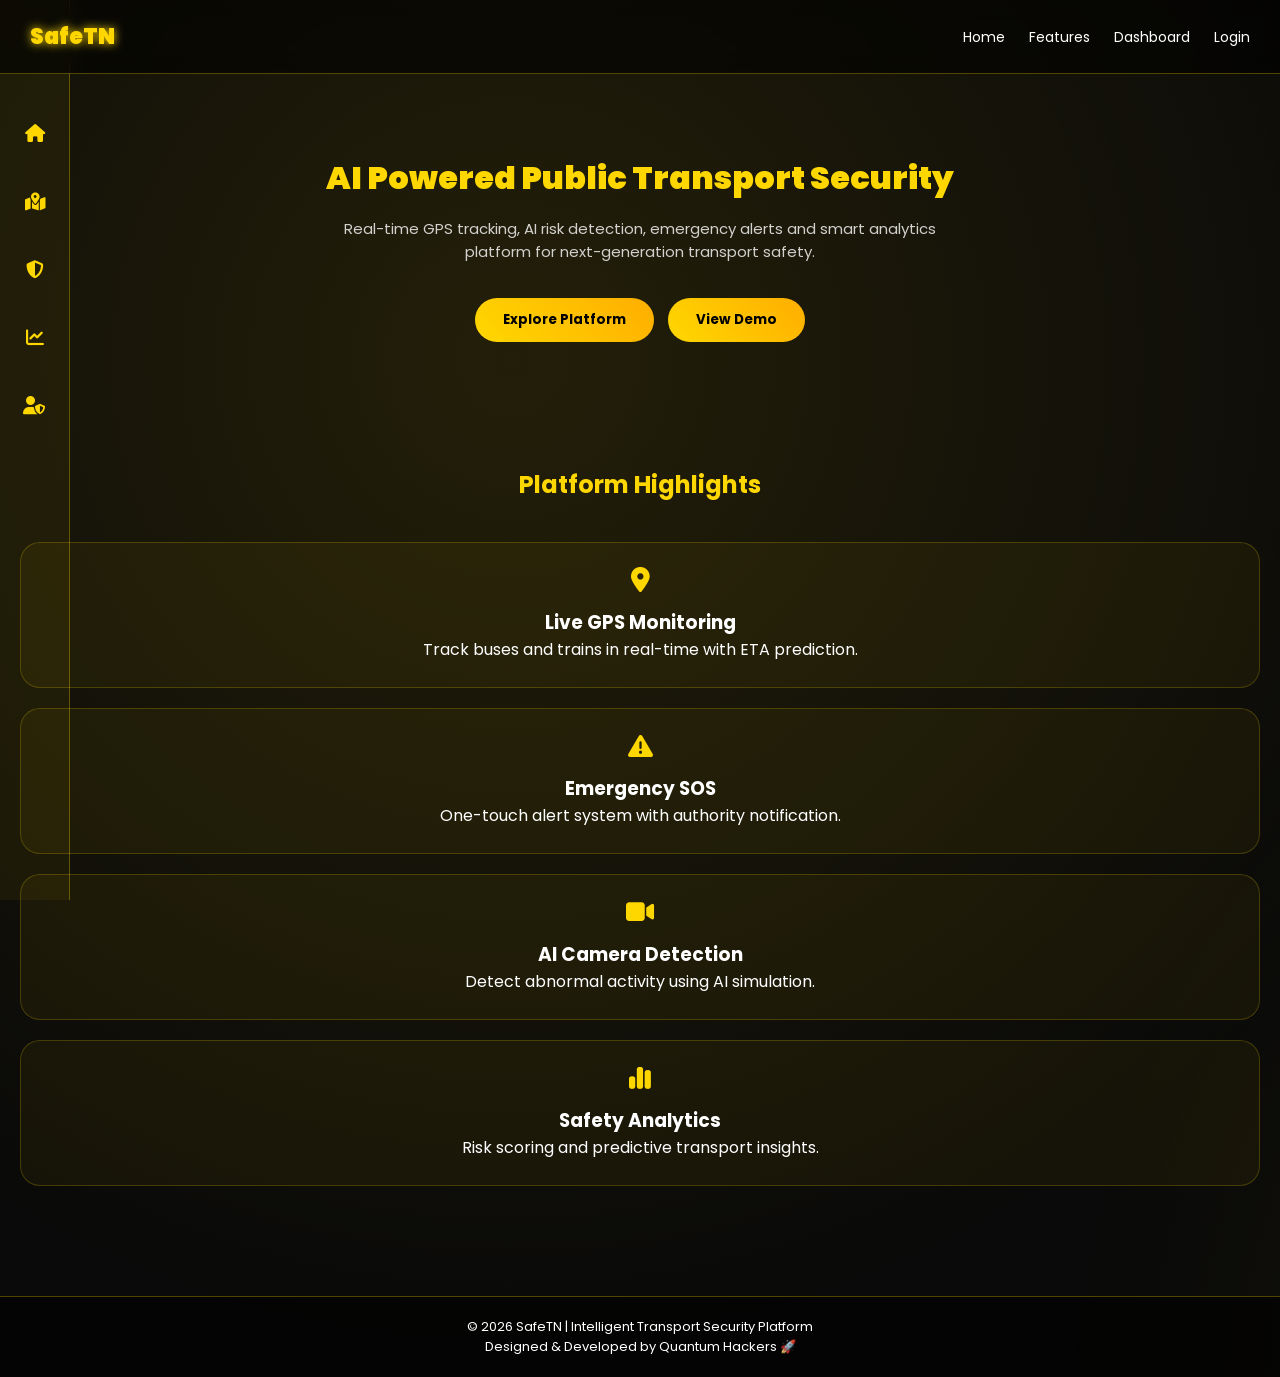
==== commit 8e1a04dc: "Updated code" ====
--- a/index.html
+++ b/index.html
@@ -62,7 +62,7 @@
 font-size:22px;
 font-weight:900;
 color:gold;
-text-shadow:0 0 10px gold, 0 0 20px #ffcc00;
+text-shadow:0 0 10px gold;
 }
 
 nav a{
@@ -71,11 +71,11 @@
 margin-left:20px;
 font-size:14px;
 transition:0.3s;
+cursor:pointer;
 }
 
 nav a:hover{
 color:gold;
-text-shadow:0 0 10px gold;
 }
 
 /* ===== HERO ===== */
@@ -83,14 +83,12 @@
 .hero{
 padding:80px 20px 60px;
 text-align:center;
-animation:fadeIn 1.5s ease-in-out;
 }
 
 .hero h1{
-font-size:34px;
+font-size:32px;
 font-weight:900;
 color:gold;
-text-shadow:0 0 20px gold;
 margin-bottom:15px;
 }
 
@@ -112,12 +110,12 @@
 margin:5px;
 display:inline-block;
 transition:0.3s;
-box-shadow:0 0 15px gold;
+border:none;
+cursor:pointer;
 }
 
 .btn:hover{
 transform:scale(1.1);
-box-shadow:0 0 30px gold;
 }
 
 /* ===== SIDEBAR ===== */
@@ -129,7 +127,6 @@
 height:100%;
 width:70px;
 background:rgba(255,215,0,0.05);
-backdrop-filter:blur(10px);
 display:flex;
 flex-direction:column;
 align-items:center;
@@ -147,10 +144,9 @@
 
 .sidebar i:hover{
 transform:scale(1.2);
-text-shadow:0 0 10px gold;
-}
-
-/* ===== FEATURES ===== */
+}
+
+/* ===== SECTIONS ===== */
 
 .section{
 padding:60px 20px;
@@ -160,7 +156,6 @@
 .section h2{
 color:gold;
 margin-bottom:40px;
-text-shadow:0 0 15px gold;
 }
 
 .features{
@@ -173,7 +168,6 @@
 background:rgba(255,215,0,0.05);
 padding:25px;
 border-radius:20px;
-backdrop-filter:blur(10px);
 transition:0.4s;
 border:1px solid rgba(255,215,0,0.2);
 }
@@ -181,7 +175,6 @@
 .card:hover{
 transform:translateY(-10px);
 box-shadow:0 0 25px gold;
-background:rgba(255,215,0,0.1);
 }
 
 .card i{
@@ -190,16 +183,12 @@
 margin-bottom:15px;
 }
 
-.card h3{
-margin-bottom:10px;
-}
-
-.card p{
-font-size:14px;
-opacity:0.8;
-}
-
-/* ===== FOOTER ===== */
+input{
+padding:10px;
+border-radius:10px;
+border:none;
+margin:5px;
+}
 
 footer{
 text-align:center;
@@ -210,48 +199,44 @@
 margin-top:50px;
 }
 
-/* ===== ANIMATION ===== */
-
-@keyframes fadeIn{
-from{opacity:0; transform:translateY(20px);}
-to{opacity:1; transform:translateY(0);}
-}
-
 </style>
 </head>
 
 <body>
 
+<!-- SIDEBAR -->
 <div class="sidebar">
-<i class="fas fa-home"></i>
-<i class="fas fa-map-location-dot"></i>
-<i class="fas fa-shield-halved"></i>
-<i class="fas fa-chart-line"></i>
-<i class="fas fa-user-shield"></i>
-</div>
-
+<i class="fas fa-home" onclick="scrollToTop()"></i>
+<i class="fas fa-map-location-dot" onclick="showAlert('Live GPS Activated')"></i>
+<i class="fas fa-shield-halved" onclick="showAlert('Security Mode Enabled')"></i>
+<i class="fas fa-chart-line" onclick="showDashboard()"></i>
+<i class="fas fa-user-shield" onclick="showLogin()"></i>
+</div>
+
+<!-- HEADER -->
 <header>
 <div class="logo">SafeTN</div>
 <nav>
-<a href="#">Home</a>
-<a href="#">Features</a>
-<a href="#">Dashboard</a>
-<a href="#">Login</a>
+<a onclick="scrollToTop()">Home</a>
+<a onclick="scrollToFeatures()">Features</a>
+<a onclick="showDashboard()">Dashboard</a>
+<a onclick="showLogin()">Login</a>
 </nav>
 </header>
 
+<!-- HERO -->
 <section class="hero">
 <h1>AI Powered Public Transport Security</h1>
 <p>
-A premium intelligent monitoring platform designed for next-generation public transport safety. 
-Real-time tracking, AI risk detection, emergency response and smart analytics in one secure ecosystem.
+Real-time GPS tracking, AI risk detection, emergency alerts and smart analytics platform for next-generation transport safety.
 </p>
 
-<a href="#" class="btn">Explore Platform</a>
-<a href="#" class="btn">View Demo</a>
+<button class="btn" onclick="scrollToFeatures()">Explore Platform</button>
+<button class="btn" onclick="showDashboard()">View Demo</button>
 </section>
 
-<section class="section">
+<!-- FEATURES -->
+<section class="section" id="featuresSection">
 <h2>Platform Highlights</h2>
 
 <div class="features">
@@ -259,35 +244,136 @@
 <div class="card">
 <i class="fas fa-location-dot"></i>
 <h3>Live GPS Monitoring</h3>
-<p>Track buses and trains in real-time with advanced ETA prediction system.</p>
+<p>Track buses and trains in real-time with ETA prediction.</p>
 </div>
 
 <div class="card">
 <i class="fas fa-triangle-exclamation"></i>
-<h3>Emergency SOS System</h3>
-<p>One-touch alert with instant location sharing and authority notification.</p>
+<h3>Emergency SOS</h3>
+<p>One-touch alert system with authority notification.</p>
 </div>
 
 <div class="card">
 <i class="fas fa-video"></i>
-<h3>AI Camera Intelligence</h3>
-<p>Future-ready abnormal activity detection powered by deep learning.</p>
+<h3>AI Camera Detection</h3>
+<p>Detect abnormal activity using AI simulation.</p>
 </div>
 
 <div class="card">
 <i class="fas fa-chart-simple"></i>
-<h3>Smart Safety Analytics</h3>
-<p>Data-driven transport risk scoring and predictive insights dashboard.</p>
-</div>
-
-</div>
-
+<h3>Safety Analytics</h3>
+<p>Risk scoring and predictive transport insights.</p>
+</div>
+
+</div>
 </section>
 
+<!-- DASHBOARD -->
+<section class="section" id="dashboardSection" style="display:none;">
+<h2>Live Safety Dashboard</h2>
+
+<div class="card">
+<h3>Enter Vehicle Details</h3>
+<input type="text" id="vehicleNumber" placeholder="Vehicle Number">
+<input type="text" id="driverName" placeholder="Driver Name">
+<br><br>
+<button class="btn" onclick="generateStatus()">Check Safety Status</button>
+
+<p id="statusResult" style="margin-top:20px;font-weight:bold;"></p>
+</div>
+</section>
+
+<!-- LOGIN BOX -->
+<div id="loginBox" style="display:none; position:fixed; top:30%; left:50%; transform:translate(-50%,-50%);
+background:black; padding:30px; border-radius:20px; border:1px solid gold; box-shadow:0 0 20px gold; z-index:200;">
+
+<h3 style="color:gold;">Login</h3>
+<input type="text" id="username" placeholder="Username">
+<input type="password" id="password" placeholder="Password">
+<br><br>
+<button class="btn" onclick="login()">Login</button>
+<button class="btn" onclick="closeLogin()">Close</button>
+
+<p id="loginMessage"></p>
+</div>
+
+<!-- FOOTER -->
 <footer>
 © 2026 SafeTN | Intelligent Transport Security Platform <br>
-Designed & Developed by Sathish 🚀
+Designed & Developed by Quantum Hackers 🚀
 </footer>
+
+<!-- JAVASCRIPT -->
+<script>
+
+// SCROLL FUNCTIONS
+function scrollToTop(){
+window.scrollTo({top:0,behavior:'smooth'});
+}
+
+function scrollToFeatures(){
+document.getElementById("featuresSection").scrollIntoView({behavior:'smooth'});
+}
+
+// SHOW DASHBOARD
+function showDashboard(){
+document.getElementById("dashboardSection").style.display="block";
+document.getElementById("dashboardSection").scrollIntoView({behavior:'smooth'});
+}
+
+// ALERT FUNCTION
+function showAlert(message){
+alert(message);
+}
+
+// LOGIN FUNCTIONS
+function showLogin(){
+document.getElementById("loginBox").style.display="block";
+}
+
+function closeLogin(){
+document.getElementById("loginBox").style.display="none";
+}
+
+function login(){
+let user=document.getElementById("username").value;
+let pass=document.getElementById("password").value;
+
+if(user==="admin" && pass==="1234"){
+document.getElementById("loginMessage").innerHTML="✅ Login Successful!";
+document.getElementById("loginMessage").style.color="lightgreen";
+}
+else{
+document.getElementById("loginMessage").innerHTML="❌ Invalid Credentials";
+document.getElementById("loginMessage").style.color="red";
+}
+}
+
+// SAFETY STATUS SIMULATION
+function generateStatus(){
+let vehicle=document.getElementById("vehicleNumber").value;
+let driver=document.getElementById("driverName").value;
+
+if(vehicle==="" || driver===""){
+alert("Please enter all details");
+return;
+}
+
+let random=Math.random();
+
+if(random<0.5){
+document.getElementById("statusResult").innerHTML=
+"🟢 Vehicle "+vehicle+" is SAFE. Driver: "+driver;
+document.getElementById("statusResult").style.color="lightgreen";
+}
+else{
+document.getElementById("statusResult").innerHTML=
+"🔴 Risk Detected in "+vehicle+"! Alert Sent.";
+document.getElementById("statusResult").style.color="red";
+}
+}
+
+</script>
 
 </body>
 </html>
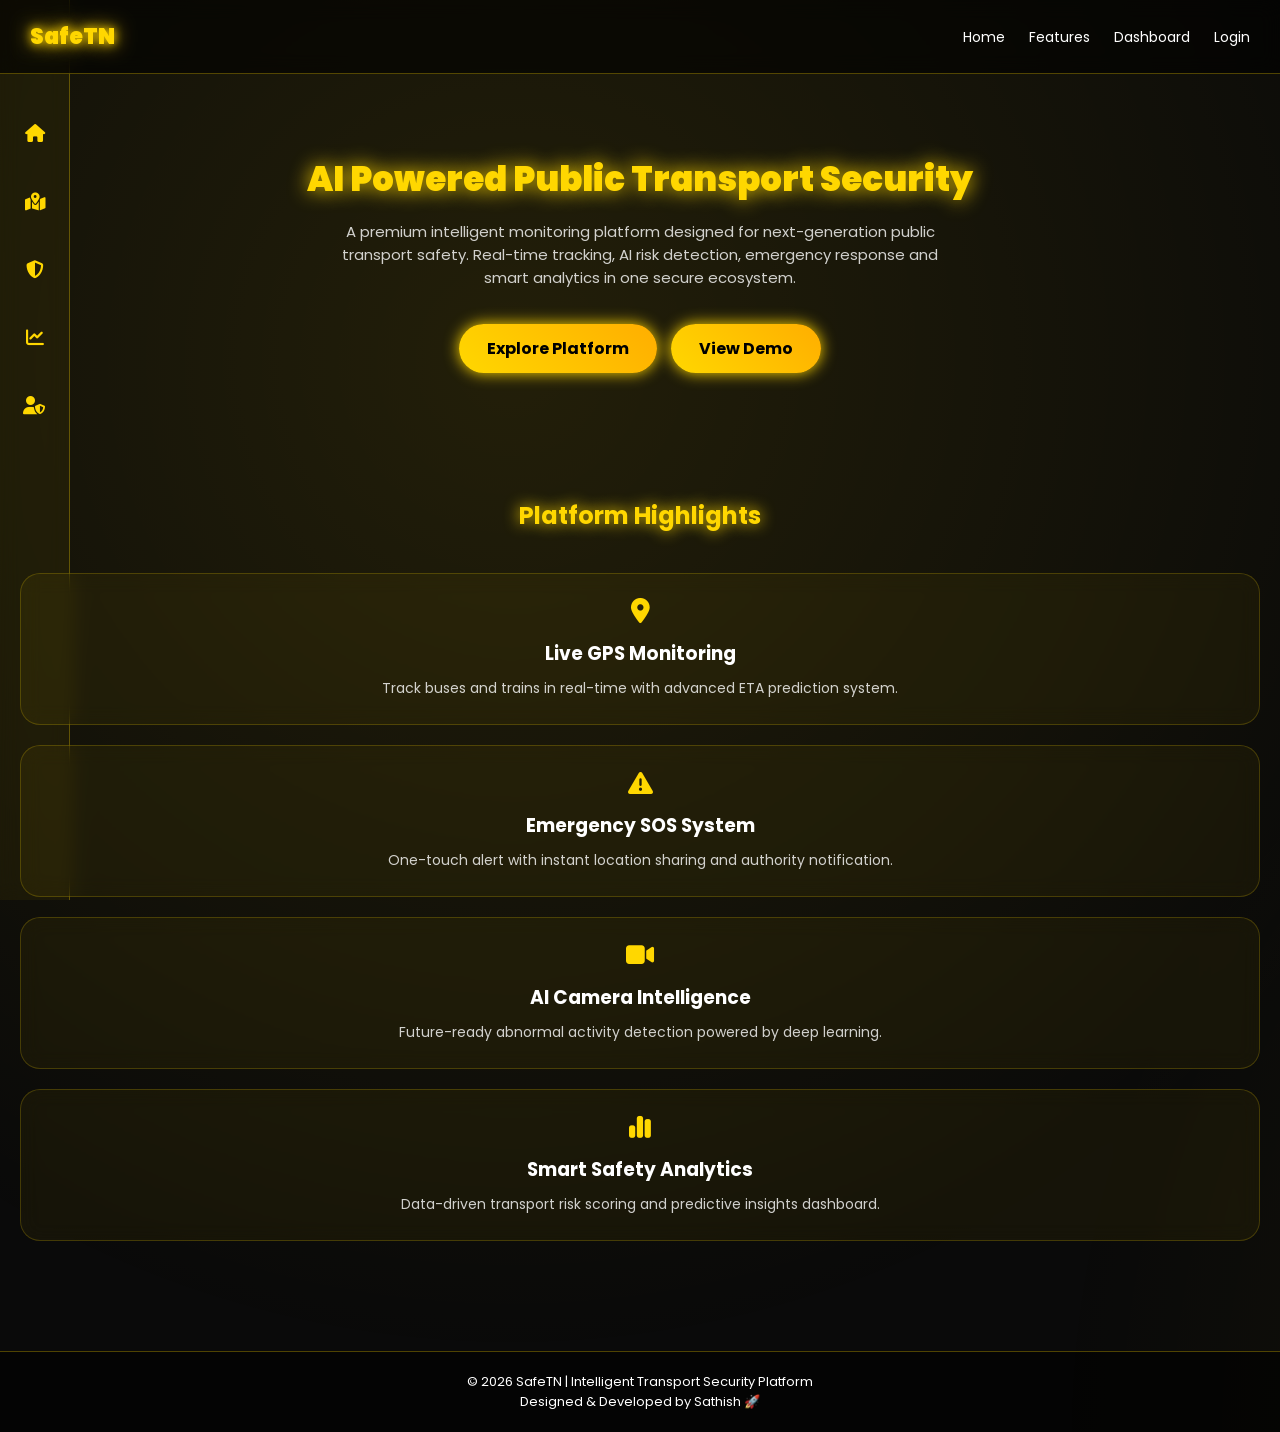
==== commit 8fb8150f: "Resolved merge conflict, kept local index.html" ====
--- a/index.html
+++ b/index.html
@@ -62,7 +62,7 @@
 font-size:22px;
 font-weight:900;
 color:gold;
-text-shadow:0 0 10px gold;
+text-shadow:0 0 10px gold, 0 0 20px #ffcc00;
 }
 
 nav a{
@@ -71,11 +71,11 @@
 margin-left:20px;
 font-size:14px;
 transition:0.3s;
-cursor:pointer;
 }
 
 nav a:hover{
 color:gold;
+text-shadow:0 0 10px gold;
 }
 
 /* ===== HERO ===== */
@@ -83,12 +83,14 @@
 .hero{
 padding:80px 20px 60px;
 text-align:center;
+animation:fadeIn 1.5s ease-in-out;
 }
 
 .hero h1{
-font-size:32px;
+font-size:34px;
 font-weight:900;
 color:gold;
+text-shadow:0 0 20px gold;
 margin-bottom:15px;
 }
 
@@ -110,12 +112,12 @@
 margin:5px;
 display:inline-block;
 transition:0.3s;
-border:none;
-cursor:pointer;
+box-shadow:0 0 15px gold;
 }
 
 .btn:hover{
 transform:scale(1.1);
+box-shadow:0 0 30px gold;
 }
 
 /* ===== SIDEBAR ===== */
@@ -127,6 +129,7 @@
 height:100%;
 width:70px;
 background:rgba(255,215,0,0.05);
+backdrop-filter:blur(10px);
 display:flex;
 flex-direction:column;
 align-items:center;
@@ -144,9 +147,10 @@
 
 .sidebar i:hover{
 transform:scale(1.2);
-}
-
-/* ===== SECTIONS ===== */
+text-shadow:0 0 10px gold;
+}
+
+/* ===== FEATURES ===== */
 
 .section{
 padding:60px 20px;
@@ -156,6 +160,7 @@
 .section h2{
 color:gold;
 margin-bottom:40px;
+text-shadow:0 0 15px gold;
 }
 
 .features{
@@ -168,6 +173,7 @@
 background:rgba(255,215,0,0.05);
 padding:25px;
 border-radius:20px;
+backdrop-filter:blur(10px);
 transition:0.4s;
 border:1px solid rgba(255,215,0,0.2);
 }
@@ -175,6 +181,7 @@
 .card:hover{
 transform:translateY(-10px);
 box-shadow:0 0 25px gold;
+background:rgba(255,215,0,0.1);
 }
 
 .card i{
@@ -183,12 +190,16 @@
 margin-bottom:15px;
 }
 
-input{
-padding:10px;
-border-radius:10px;
-border:none;
-margin:5px;
-}
+.card h3{
+margin-bottom:10px;
+}
+
+.card p{
+font-size:14px;
+opacity:0.8;
+}
+
+/* ===== FOOTER ===== */
 
 footer{
 text-align:center;
@@ -199,44 +210,48 @@
 margin-top:50px;
 }
 
+/* ===== ANIMATION ===== */
+
+@keyframes fadeIn{
+from{opacity:0; transform:translateY(20px);}
+to{opacity:1; transform:translateY(0);}
+}
+
 </style>
 </head>
 
 <body>
 
-<!-- SIDEBAR -->
 <div class="sidebar">
-<i class="fas fa-home" onclick="scrollToTop()"></i>
-<i class="fas fa-map-location-dot" onclick="showAlert('Live GPS Activated')"></i>
-<i class="fas fa-shield-halved" onclick="showAlert('Security Mode Enabled')"></i>
-<i class="fas fa-chart-line" onclick="showDashboard()"></i>
-<i class="fas fa-user-shield" onclick="showLogin()"></i>
-</div>
-
-<!-- HEADER -->
+<i class="fas fa-home"></i>
+<i class="fas fa-map-location-dot"></i>
+<i class="fas fa-shield-halved"></i>
+<i class="fas fa-chart-line"></i>
+<i class="fas fa-user-shield"></i>
+</div>
+
 <header>
 <div class="logo">SafeTN</div>
 <nav>
-<a onclick="scrollToTop()">Home</a>
-<a onclick="scrollToFeatures()">Features</a>
-<a onclick="showDashboard()">Dashboard</a>
-<a onclick="showLogin()">Login</a>
+<a href="#">Home</a>
+<a href="#">Features</a>
+<a href="#">Dashboard</a>
+<a href="#">Login</a>
 </nav>
 </header>
 
-<!-- HERO -->
 <section class="hero">
 <h1>AI Powered Public Transport Security</h1>
 <p>
-Real-time GPS tracking, AI risk detection, emergency alerts and smart analytics platform for next-generation transport safety.
+A premium intelligent monitoring platform designed for next-generation public transport safety. 
+Real-time tracking, AI risk detection, emergency response and smart analytics in one secure ecosystem.
 </p>
 
-<button class="btn" onclick="scrollToFeatures()">Explore Platform</button>
-<button class="btn" onclick="showDashboard()">View Demo</button>
+<a href="#" class="btn">Explore Platform</a>
+<a href="#" class="btn">View Demo</a>
 </section>
 
-<!-- FEATURES -->
-<section class="section" id="featuresSection">
+<section class="section">
 <h2>Platform Highlights</h2>
 
 <div class="features">
@@ -244,136 +259,35 @@
 <div class="card">
 <i class="fas fa-location-dot"></i>
 <h3>Live GPS Monitoring</h3>
-<p>Track buses and trains in real-time with ETA prediction.</p>
+<p>Track buses and trains in real-time with advanced ETA prediction system.</p>
 </div>
 
 <div class="card">
 <i class="fas fa-triangle-exclamation"></i>
-<h3>Emergency SOS</h3>
-<p>One-touch alert system with authority notification.</p>
+<h3>Emergency SOS System</h3>
+<p>One-touch alert with instant location sharing and authority notification.</p>
 </div>
 
 <div class="card">
 <i class="fas fa-video"></i>
-<h3>AI Camera Detection</h3>
-<p>Detect abnormal activity using AI simulation.</p>
+<h3>AI Camera Intelligence</h3>
+<p>Future-ready abnormal activity detection powered by deep learning.</p>
 </div>
 
 <div class="card">
 <i class="fas fa-chart-simple"></i>
-<h3>Safety Analytics</h3>
-<p>Risk scoring and predictive transport insights.</p>
-</div>
-
-</div>
+<h3>Smart Safety Analytics</h3>
+<p>Data-driven transport risk scoring and predictive insights dashboard.</p>
+</div>
+
+</div>
+
 </section>
 
-<!-- DASHBOARD -->
-<section class="section" id="dashboardSection" style="display:none;">
-<h2>Live Safety Dashboard</h2>
-
-<div class="card">
-<h3>Enter Vehicle Details</h3>
-<input type="text" id="vehicleNumber" placeholder="Vehicle Number">
-<input type="text" id="driverName" placeholder="Driver Name">
-<br><br>
-<button class="btn" onclick="generateStatus()">Check Safety Status</button>
-
-<p id="statusResult" style="margin-top:20px;font-weight:bold;"></p>
-</div>
-</section>
-
-<!-- LOGIN BOX -->
-<div id="loginBox" style="display:none; position:fixed; top:30%; left:50%; transform:translate(-50%,-50%);
-background:black; padding:30px; border-radius:20px; border:1px solid gold; box-shadow:0 0 20px gold; z-index:200;">
-
-<h3 style="color:gold;">Login</h3>
-<input type="text" id="username" placeholder="Username">
-<input type="password" id="password" placeholder="Password">
-<br><br>
-<button class="btn" onclick="login()">Login</button>
-<button class="btn" onclick="closeLogin()">Close</button>
-
-<p id="loginMessage"></p>
-</div>
-
-<!-- FOOTER -->
 <footer>
 © 2026 SafeTN | Intelligent Transport Security Platform <br>
-Designed & Developed by Quantum Hackers 🚀
+Designed & Developed by Sathish 🚀
 </footer>
-
-<!-- JAVASCRIPT -->
-<script>
-
-// SCROLL FUNCTIONS
-function scrollToTop(){
-window.scrollTo({top:0,behavior:'smooth'});
-}
-
-function scrollToFeatures(){
-document.getElementById("featuresSection").scrollIntoView({behavior:'smooth'});
-}
-
-// SHOW DASHBOARD
-function showDashboard(){
-document.getElementById("dashboardSection").style.display="block";
-document.getElementById("dashboardSection").scrollIntoView({behavior:'smooth'});
-}
-
-// ALERT FUNCTION
-function showAlert(message){
-alert(message);
-}
-
-// LOGIN FUNCTIONS
-function showLogin(){
-document.getElementById("loginBox").style.display="block";
-}
-
-function closeLogin(){
-document.getElementById("loginBox").style.display="none";
-}
-
-function login(){
-let user=document.getElementById("username").value;
-let pass=document.getElementById("password").value;
-
-if(user==="admin" && pass==="1234"){
-document.getElementById("loginMessage").innerHTML="✅ Login Successful!";
-document.getElementById("loginMessage").style.color="lightgreen";
-}
-else{
-document.getElementById("loginMessage").innerHTML="❌ Invalid Credentials";
-document.getElementById("loginMessage").style.color="red";
-}
-}
-
-// SAFETY STATUS SIMULATION
-function generateStatus(){
-let vehicle=document.getElementById("vehicleNumber").value;
-let driver=document.getElementById("driverName").value;
-
-if(vehicle==="" || driver===""){
-alert("Please enter all details");
-return;
-}
-
-let random=Math.random();
-
-if(random<0.5){
-document.getElementById("statusResult").innerHTML=
-"🟢 Vehicle "+vehicle+" is SAFE. Driver: "+driver;
-document.getElementById("statusResult").style.color="lightgreen";
-}
-else{
-document.getElementById("statusResult").innerHTML=
-"🔴 Risk Detected in "+vehicle+"! Alert Sent.";
-document.getElementById("statusResult").style.color="red";
-}
-}
-
-</script>
 
 </body>
 </html>
